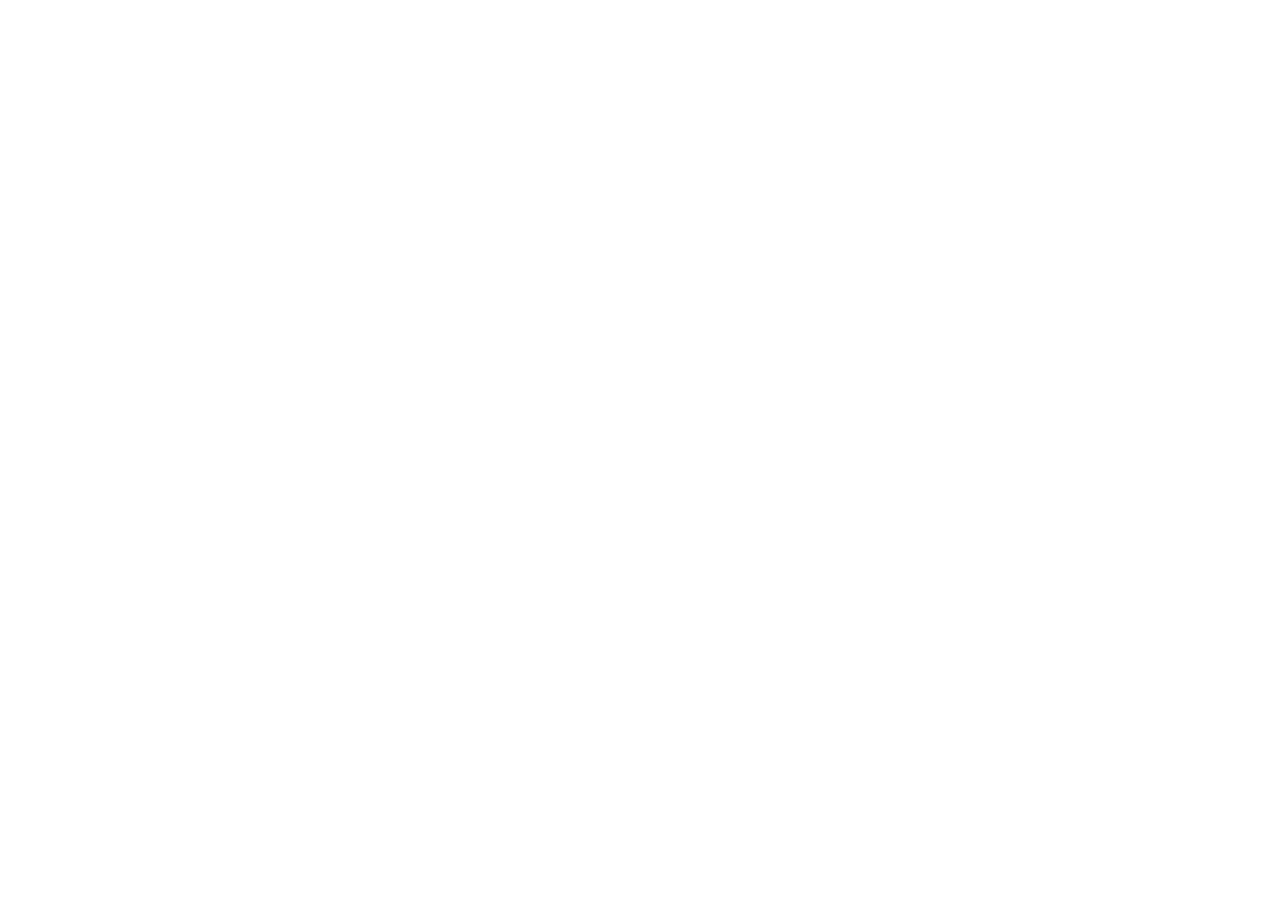
==== index.html @ 9f8a1754 "Imporved main branch" ====
<!DOCTYPE html>
<html lang="en">

<head>
    <meta charset="UTF-8">
    <meta name="viewport" content="width=device-width, initial-scale=1.0">
    <title>опитування</title>
    <link rel="stylesheet" href="./css/reset.css">
    <link rel="stylesheet" href="./css/normalize.css">
    <link rel="stylesheet" href="./css/styles.css">
</head>

<body>
    <main>
    </main>
</body>

<script src="script.js"></script>

</html>
---- css/styles.css ----
:root {
    --bg-primary:#F13C6E;
    --bg-secondary:#EFEFEF;
    --container-size: 1110px;
    --basic-space: 1rem;
}


html {
    font-family: "Roboto" , sans-serif;
    color: #000000;
}

.flex {
    display: flex;
}

.items-center{
    align-items: center;
}

ul {
    list-style: none;
}

li a {
    text-decoration: none;
}

.container {
    box-sizing: border-box;
    font-size: 16px;
    width: 100%;
    padding-left: 16px;
    padding-right: 16px;
    max-width: calc(var(--container-size) + var(--basic-space) * 2);
    padding-left: var(--basic-space);
    padding-right: var(--basic-space);
    margin-left: auto;
    margin-right: auto;
    position: relative;
}

.main-screen {
    background-color: var(--bg-secondary);
    padding-top: 17px;
    padding-bottom: 16px;
}

.menu-link {
    color: #333333;
    font-size: 14px;
}


.menu-two-link {
    color: #000000;
    font-size: 16px;
}

.menu {
    display: flex;
    justify-content: center;
    gap: 30px;
}

@media (max-width: 420px) {
    .menu {
    display: grid;
    grid-template-columns: repeat(6, 1fr); 
    gap: 20px; 
    justify-content: center;
    padding: 0;
    }

.menu-item:nth-child(-n+2) {
    grid-column: span 3;
}

.menu-item:nth-child(n+3) {
    grid-column: span 2;
}

.menu-item {
    text-align: center;
}

.fw-px {
    font-size: 13px;
}
}

img {
    display: block;
    max-width: 100%;
}

.logo-and-beauty {
    display: flex;
    gap: 20px;
    align-items: center;
}

@media (max-width: 420px) {
    .logo-and-beauty {
        justify-content: center;
    }
}

.logo {
    max-width: 80px;
    min-height: 80px;
}

.beauty {
    font-weight: 700;
    font-size: 36px;
    color: var(--bg-primary);
}

.top-menu {
    margin-top: 20px;
    margin-bottom: 20px;
    display: flex;
    justify-content: space-between;
}

@media (max-width: 420px) {
    .top-menu {
        flex-direction: column;
        gap: 30px;
    }
}

.main-screen-two {
    margin-top: 30px;
    margin-bottom: 30px;
}

.menu-two {
    display: flex;
    justify-content: center;
}

@media (max-width: 420px) {
    .menu-two {
    display: grid;
    grid-template-columns: repeat(3, 1fr); 
    gap: 20px; 
    justify-content: center;
    padding: 0;
    }
}

.menu-item-two + .menu-item-two {
    margin-left: 40px;
}

@media (max-width: 420px) {
    .menu-item-two + .menu-item-two {
    margin-left: 10px;
    }

    .m-sixty {
        margin-left: -60px;
    }
    .m-ts {
        margin-left: -26px;
    }
    .m-ot {
        margin-left: -12px;
    }

    .menu-item-two {
        text-align: center;
    }

    .menu-two-link {
        font-size: 15px;
    }
}

.sale {
    width: 100%;
    background-image: url('../Group.png');
    padding-block: 190px;
}

@media (max-width: 1440px) {
    .sale {
        width: 100%;
        background-image: url('../Group.png');
        background-size: cover;
        background-position: center;
        padding-block: 174px;
    }
}

@media (max-width: 1024px) {
    .sale {
        width: 100%;
        background-image: url('../Group.png');
        background-size: cover;
        background-position: center;
        padding-block: 90px;
    }
}

@media (max-width: 768px) {
    .sale {
        width: 100%;
        background-image: url('../Group.png');
        background-size: cover;
        background-position: center;
        padding-block: 50px;
    }
}

@media (max-width: 420px) {
    .sale {
        width: 100%;
        background-image: url('../Group.png');
        background-size: cover;
        background-position: center;
        padding-block: 14px;
    }
}

.sale-bg-image {
    width: 100%; 
}

.super-chair {
    font-weight: 700;
    font-size: 48px;
    color: #FFFFFF;
    margin-bottom: 50px;
}

@media (max-width: 768px) {
    .super-chair {
    font-weight: 600;
    font-size: 37px;
    }
}

@media (max-width: 420px) {
    .super-chair {
    font-weight: 600;
    font-size: 28px;
    margin-bottom: 34px;
    }
}

.t-sales {
    max-width: 308px;
    font-weight: 400;
    font-size: 14px;
    color: #FFFFFF;
    margin-bottom: 50px;
}

@media (max-width: 768px) {
    .t-sales {
        font-size: 12px;
        max-width: 240px;
        margin-bottom: 40px;
    }
}

@media (max-width: 420px) {
    .t-sales {
        font-size: 12px;
        max-width: 154px;
        margin-bottom: 34px;
    }
}

.more-btn {
    min-width: 170px;
    color: #FFFFFF;
    border-radius: 40px;
    background-color: var(--bg-primary);
    border: 2px solid;
    border-color: #FFFFFF;
    font-size: 14px;
    padding-left: 15px;
    padding-right: 15px;
    padding-top: 12px;
    padding-bottom: 12px;
}

@media (max-width: 768px) {
    .more-btn {
        background: transparent;
    }
}

@media (max-width: 768px) {
    .more-btn {
        font-size: 12px;
        padding: 10px 12px;
        min-width: 140px;
    }
}

.special-offers {
    padding-top: 80px;
    background-color: var(--bg-secondary);
    padding-bottom: 100px;
}

.s-offer {
  font-weight: 700;
  font-size: 24px;
  color: #000000;
  max-width: 319px;
}

.card-container {
    margin-top: 38px;
    display: flex;
    gap: 30px;
}

@media (max-width: 768px) {
    .card-container {
        padding: 0 20px;
        display: grid;
        grid-template-columns: repeat(2, 1fr);
        gap: 30px;
    }
}

@media (max-width: 420px) {
    .card-container {
        padding: 0;
        display: flex;
        flex-direction: column;
        align-items: center;
        gap: 25px;
    }
}

.chair-card {
    width: 100%;
    background: #FFFFFF;
    max-width: 255px;
    text-align: center;
    padding: 25px 30px;
}

.chair-card img {
    display: block;
    max-width: 125px;
    margin-bottom: 20px;
    margin-right: auto;
    margin-left: auto;
}

.title {
    font-weight: 400;
    font-size: 14px;
}

.price {
    margin-top: 20px;
    font-weight: 500;
    font-size: 21px;
    margin-bottom: 20px;
}

.buy-button {
  background: var(--bg-primary);
  color: white;
  border: none;
  font-weight: 400;
  font-size: 14px;
  padding: 9px 39px;
  border-radius: 30px;
}

.double-card-container {
    margin-top: 100px;
    display: flex;
    gap: 30px;
    margin-bottom: 99px;
}

@media (max-width: 768px) {
    .double-card-container {
        flex-direction: column;
        align-items: center;
    }
}

@media (max-width: 420px) {
    .double-card-container {
        gap: 25px;
    }

    .mail-card, .truck-card {
        flex-direction: column;
        width: 100%;  
        padding: 30px 20px;  
        align-items: center;   
        text-align: center;     
        box-sizing: border-box; 
    }
}



.mail-card {
    background-color: var(--bg-primary);
    max-width: 540px;
    display: flex;
    padding: 35px 40px 35px 40px;
}

.mail-text {
    color: #FFFFFF;
}

.bonus {
    margin-bottom: 25px;
    font-weight: 500;
    font-size: 18px;
    max-width: 250px;
} 

.giveaway {
    font-weight: 400;
    font-size: 14px;
    max-width: 231px;
}

.enter-email {
    max-width: 225px;
    border: none;
    margin-top: 25px;
    color: #C4C4C4;
    border-radius: 30px;
    padding: 9px 25px;
    font-size: 14px;
    font-weight: 400;
}

.mail-img {
    margin-top: auto;
    margin-bottom: auto;
    margin-left: 65px;
}

@media (max-width: 420px) {
    .mail-img {
        margin-left: 0px;
        margin-top: 24px;
    }
}

.enter {
    margin-bottom: 25px;
    font-weight: 500;
    font-size: 18px;
    max-width: 250px;
}

.shops {
    font-weight: 400;
    font-size: 14px;
    max-width: 141px;
}

@media (max-width: 420px) {
    .shops {
        margin-left: 5px;
        max-width: 160px;
    }
}

.map-button {
    margin-top: 25px;
    color: #FFFFFF;
    font-weight: 400;
    font-size: 14px;
    border: 2px solid;
    border-color: #FFFFFF;
    background-color:transparent;
    border-radius: 30px;
    border-width: 3px;
    padding: 9px 29px;
    box-shadow: none;
}

.truck-card {
    background-color: var(--bg-primary);
    max-width: 540px;
    display: flex;
    padding: 35px 40px;
}

.truck-img {
    margin-top: auto;
    margin-bottom: auto;
    margin-left: 90px;
}

@media (max-width: 420px) {
    .truck-img {
        margin-left: 14px;
        margin-top: 24px;
    }
}

.impuls-section {
    background-color: #FFFFFF;
    display: flex;
    flex-wrap: wrap;
    justify-content: center;
}

.impuls-container {
    display: block;
    max-width: 149px;
    border: 1px solid;
    border-color: #EFEFEF;
    padding-top: 35px;
    padding-bottom: 35px;
    padding-left: 60px;
    padding-right: 65.5px;
}

@media (max-width: 1024px) {
    .impuls-container {
    padding: 20px 44px;
    }
}

@media (max-width: 768px) {
    .impuls-container {
    padding: 30px 102px;
    }
}

@media (max-width: 420px) {
    .impuls-container {
    padding: 30px 104px;
    }
}

.popular {
    margin-top: 60px;
    font-weight: 500;
    font-size: 16px;
    color: #000000;
    max-width: 99px;
    margin-bottom: 30px;
}

.special-categories {
    margin-bottom: 60px;
}

.footer-menu {
    display: flex;
    justify-content: center;
}

@media (max-width: 420px) {
    .footer-menu {
        display: grid;
        grid-template-columns: repeat(2, 1fr);
        margin: 0 auto;
        
    }
}

.menu-column {
    box-sizing: border-box;
    margin-right: 30px;
    flex-grow: 1;
}

.menu-column + .menu-column {
    margin-right: 30px;
}

.menu-column li {
    color: #828282
}

.popular-item {
    margin-top: 25px;
    font-weight: 400;
    font-size: 12px;
    max-width: 82px;
    line-height: 28px;
}

.icons-and-cell {
    margin-top: 37px;
    margin-bottom: 38px;
    display: flex;
    justify-content: space-between;
}

@media (max-width: 420px) {
    .icons-and-cell {
        flex-direction: column-reverse;
        gap: 30px;
    }
}

.icons {
    display: flex;
    gap: 20px;
    justify-content: center;
}

.cell-and-btn {
    display: flex;
    align-items: center;
}

.cell-and-btn a {
    color: #000000;
    text-decoration: none;
    margin-right: 40px;
}

.cell {
    font-weight: 400;
    font-size: 16px;
    color: #000000;
}

@media (max-width: 420px) {
    .cell {
        font-size: 14px;
    }
}

.call-btn {
    min-width: 170px;
    background-color: white;
    font-weight: 400;
    font-size: 14px;
    border-radius: 40px;
    border: 2px solid;
    border-color: var(--bg-primary);
    text-align: center;
    padding-left: 15px;
    padding-right: 15px;
    padding-top: 12px;
    padding-bottom: 12px;
}

.rights-footer {
    background-color: var(--bg-secondary);
    padding-top: 25px;
    padding-bottom: 25px;
}

.best-shop {
    font-size: 12px;
    color: #828282;
    max-width: 584px;
}

.policy {
    font-size: 12px;
    color: #828282;
    max-width: 181px;
}

.flex-justify {
    display: flex;
    justify-content: space-between;
}

@media (max-width: 768px) {
    .flex-justify {
        flex-direction: column;
        gap: 20px;
    }
}

.icons-circle {
    border: 2px solid var(--bg-primary);
    width: 45px; 
    height: 45px;
    border-radius: 50%;
    display: flex;
    align-items: center;
    justify-content: center;
}
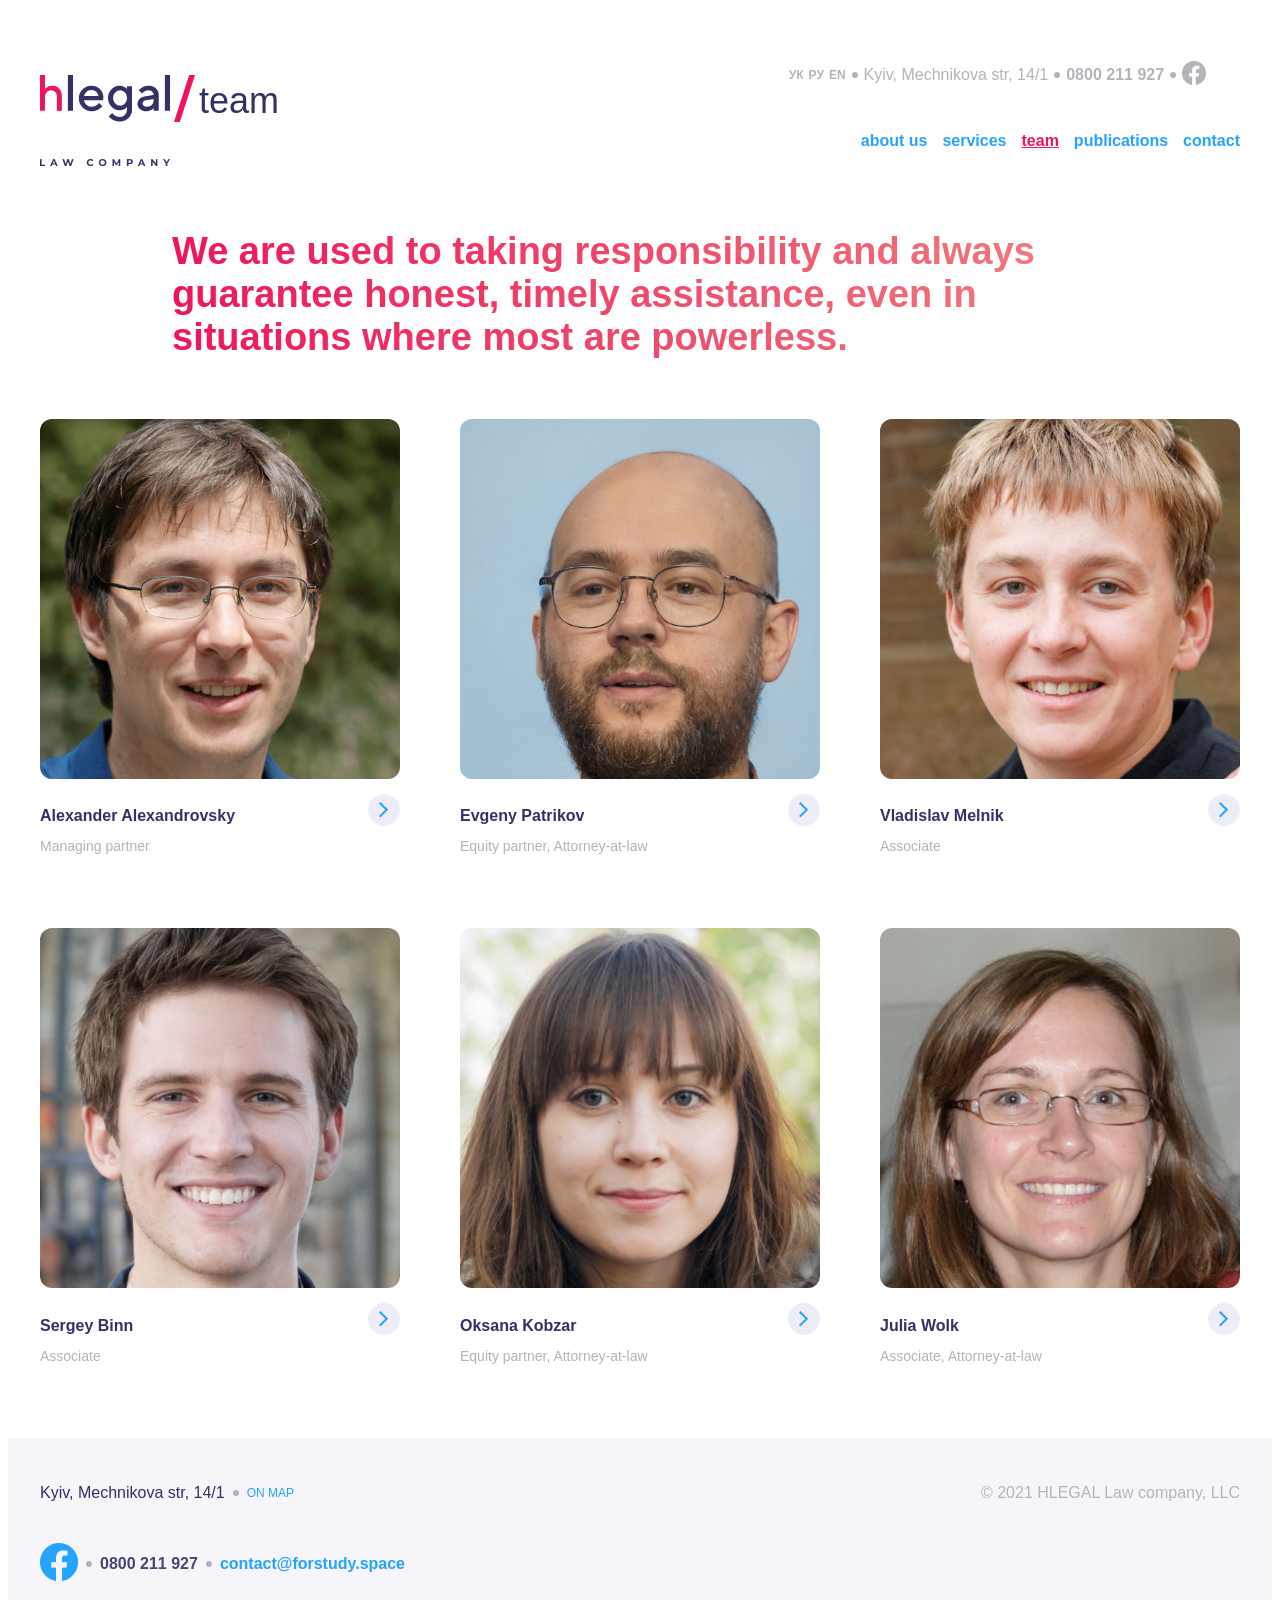
==== commit b127854d: "completed HW12" ====
--- a/index.html
+++ b/index.html
@@ -4,17 +4,324 @@
 <head>
     <meta charset="UTF-8">
     <meta name="viewport" content="width=device-width, initial-scale=1.0">
-    <title>опитування</title>
+    <title>Team Page</title>
     <link rel="stylesheet" href="./css/reset.css">
     <link rel="stylesheet" href="./css/normalize.css">
     <link rel="stylesheet" href="./css/styles.css">
 </head>
 
+<header>
+    <div class="logo-and-menu container">
+        <div class="full-logo">
+            <div class="hlegal">
+                <div>
+                    <img src="./images/hlegal.png" alt="hlegal">
+                </div>
+                <div>
+                    <img src="./images/Slash.png" alt="slash">
+                </div>
+                <div>
+                    <h2>team</h2>
+                </div>
+            </div>
+            <div>
+                <img src="./images/LAW COMPANY.png" alt="law-company">
+            </div>
+        </div>
+        <div class="main-menu">
+            <div class="lang-tel-menu">
+                <div class="lang-selector">
+                    <span>УК</span>
+                    <span>РУ</span>
+                    <span>EN</span>
+                </div>
+                <div class="dot">
+                </div>
+                <div class="location">
+                    <p>Kyiv, Mechnikova str, 14/1</p>
+                </div>
+                <div class="dot">
+                    <p></p>
+                </div>
+                <div>
+                    <a class="cell" href="tel:+0800 211 927">0800 211 927</a>
+                </div>
+                <div class="dot">
+                </div>
+                <div class="facebook-img">
+                    <img src="./images/Facebook-Header.png" alt="facebook-logo">
+                </div>
+            </div>
+            <div class="nav">
+                <ul class="nav-menu">
+                    <li><a href="#" class="menu-item">about us</a></li>
+                    <li><a href="#" class="menu-item">services</a></li>
+                    <li><a href="#" class="team-item">team</a></li>
+                    <li><a href="#" class="menu-item">publications</a></li>
+                    <li><a href="#" class="menu-item">contact</a></li>
+                </ul>
+            </div>
+        </div>
+    </div>
+
+
+    <div class="logo-and-menu-two container">
+
+        <div class="lang-tel-menu">
+            <div class="lang-selector">
+                <span>УК</span>
+                <span>РУ</span>
+                <span>EN</span>
+            </div>
+            <div class="dot">
+            </div>
+            <div class="location">
+                <p>Kyiv, Mechnikova str, 14/1</p>
+            </div>
+            <div class="dot">
+                <p></p>
+            </div>
+            <div>
+                <a class="cell" href="tel:+0800 211 927">0800 211 927</a>
+            </div>
+            <div class="dot">
+            </div>
+            <div class="facebook-img">
+                <img src="./images/Facebook-Header.png" alt="facebook-logo">
+            </div>
+        </div>
+
+        <div class="full-logo">
+            <div class="hlegal">
+                <div>
+                    <img src="./images/hlegal.png" alt="hlegal">
+                </div>
+                <div>
+                    <img src="./images/Slash.png" alt="slash">
+                </div>
+                <div>
+                    <h2>team</h2>
+                </div>
+            </div>
+            <div>
+                <img src="./images/LAW COMPANY.png" alt="law-company">
+            </div>
+        </div>
+
+        <div class="nav">
+            <ul class="nav-menu">
+                <li><a href="#" class="menu-item">about us</a></li>
+                <li><a href="#" class="menu-item">services</a></li>
+                <li><a href="#" class="team-item">team</a></li>
+                <li><a href="#" class="menu-item">publications</a></li>
+                <li><a href="#" class="menu-item">contact</a></li>
+            </ul>
+        </div>
+    </div>
+
+
+    <div class="logo-and-menu-three">
+        <div class="third-menu-bg">
+            <div class="lang-tel-menu container ">
+
+                <div class="lang-selector">
+                    <span>УК</span>
+                    <span>РУ</span>
+                    <span>EN</span>
+                </div>
+
+                <div>
+                    <a class="cell" href="tel:+0800 211 927">0800 211 927</a>
+                </div>
+
+            </div>
+        </div>
+
+
+        <div class="full-logo container ">
+            <div class="hlegal">
+                <div>
+                    <img src="./images/hlegal.png" alt="hlegal">
+                </div>
+                <div>
+                    <img src="./images/Slash.png" alt="slash">
+                </div>
+                <div>
+                    <h2>team</h2>
+                </div>
+            </div>
+            <div>
+                <img src="./images/LAW COMPANY.png" alt="law-company">
+            </div>
+        </div>
+
+        <div class="nav container">
+            <ul class="nav-menu">
+                <li><a href="#" class="menu-item">about us</a></li>
+                <li><a href="#" class="menu-item">services</a></li>
+                <li><a href="#" class="team-item">team</a></li>
+                <li><a href="#" class="menu-item">publications</a></li>
+                <li><a href="#" class="menu-item">contact</a></li>
+            </ul>
+        </div>
+    </div>
+
+</header>
+
 <body>
     <main>
+        <div class="container opening-text ">
+            <h1>We are used to taking responsibility and always guarantee honest, timely assistance, even in situations
+                where most are powerless.</h1>
+        </div>
+        <div class="team-grid container">
+            <div class="profile-card">
+                <div class="selfie-img">
+                    <img src="./images/Team-1.svg">
+                </div>
+                <div class="info-and-btn">
+                    <div class="info">
+                        <h2 class="name">Alexander Alexandrovsky</h2>
+                        <p class="job">Managing partner</p>
+                    </div>
+                    <div>
+                        <button type="button" class="arrow-btn">
+                            <img src="./images/Vector.png" class="default" alt="arrow">
+                            <img src="./images/Vector2.png" class="hover-img" alt="arrow">
+                        </button>
+                    </div>
+                </div>
+            </div>
+
+            <div class="profile-card">
+                <div class="selfie-img">
+                    <img src="./images/Team-2.jpg">
+                </div>
+                <div class="info-and-btn">
+                    <div class="info">
+                        <h2 class="name">Evgeny Patrikov</h2>
+                        <p class="job">Equity partner, Attorney-at-law</p>
+                    </div>
+                    <div>
+                        <button type="button" class="arrow-btn">
+                            <img src="./images/Vector.png" class="default" alt="arrow">
+                            <img src="./images/Vector2.png" class="hover-img" alt="arrow">
+                        </button>
+                    </div>
+                </div>
+            </div>
+            <div class="profile-card">
+                <div class="selfie-img">
+                    <img src="./images/Team-3.jpg">
+                </div>
+                <div class="info-and-btn">
+                    <div class="info">
+                        <h2 class="name">Vladislav Melnik</h2>
+                        <p class="job">Associate</p>
+                    </div>
+                    <div>
+                        <button type="button" class="arrow-btn">
+                            <img src="./images/Vector.png" class="default" alt="arrow">
+                            <img src="./images/Vector2.png" class="hover-img" alt="arrow">
+                        </button>
+                    </div>
+                </div>
+            </div>
+            <div class="profile-card">
+                <div class="selfie-img">
+                    <img src="./images/Team-4.jpg">
+                </div>
+                <div class="info-and-btn">
+                    <div class="info">
+                        <h2 class="name">Sergey Binn</h2>
+                        <p class="job">Associate</p>
+                    </div>
+                    <div>
+                        <button type="button" class="arrow-btn">
+                            <img src="./images/Vector.png" class="default" alt="arrow">
+                            <img src="./images/Vector2.png" class="hover-img" alt="arrow">
+                        </button>
+                    </div>
+                </div>
+            </div>
+            <div class="profile-card">
+                <div class="selfie-img">
+                    <img src="./images/Team-5.jpg">
+                </div>
+                <div class="info-and-btn">
+                    <div class="info">
+                        <h2 class="name">Oksana Kobzar</h2>
+                        <p class="job">Equity partner, Attorney-at-law</p>
+                    </div>
+                    <div>
+                        <button type="button" class="arrow-btn">
+                            <img src="./images/Vector.png" class="default" alt="arrow">
+                            <img src="./images/Vector2.png" class="hover-img" alt="arrow">
+                        </button>
+                    </div>
+                </div>
+            </div>
+            <div class="profile-card">
+                <div class="selfie-img">
+                    <img src="./images/Team-6.jpg">
+                </div>
+                <div class="info-and-btn">
+                    <div class="info">
+                        <h2 class="name">Julia Wolk</h2>
+                        <p class="job">Associate, Attorney-at-law</p>
+                    </div>
+                    <div>
+                        <button type="button" class="arrow-btn">
+                            <img src="./images/Vector.png" class="default" alt="arrow">
+                            <img src="./images/Vector2.png" class="hover-img" alt="arrow">
+                        </button>
+                    </div>
+                </div>
+            </div>
+        </div>
     </main>
 </body>
 
+<footer>
+    <div class="footer">
+        <div class="container footer-flex">
+            <div class="left-footer">
+                <div class="location-map">
+                    <div class="location-two">
+                        <p>Kyiv, Mechnikova str, 14/1</p>
+                    </div>
+                    <div class="dot">
+                        <p></p>
+                    </div>
+                    <div class="map">
+                        <p>ON MAP</p>
+                    </div>
+                </div>
+                <div class="facebook-tel flex">
+                    <div class="blue-facebook">
+                        <img src="./images/Facebook-Footer.png">
+                    </div>
+                    <div class="dot">
+                        <p></p>
+                    </div>
+                    <div>
+                        <a class="cell-two" href="tel:+0800 211 927">0800 211 927</a>
+                    </div>
+                    <div class="dot">
+                        <p></p>
+                    </div>
+                    <div class="contact-space">
+                        <p>contact@forstudy.space</p>
+                    </div>
+                </div>
+            </div>
+            <div class="right-footer">
+                <p>© 2021 HLEGAL Law company, LLC</p>
+            </div>
+        </div>
+    </div>
+</footer>
+
 <script src="script.js"></script>
 
 </html>
--- a/css/styles.css
+++ b/css/styles.css
@@ -1,16 +1,3 @@
-:root {
-    --bg-primary:#F13C6E;
-    --bg-secondary:#EFEFEF;
-    --container-size: 1110px;
-    --basic-space: 1rem;
-}
-
-
-html {
-    font-family: "Roboto" , sans-serif;
-    color: #000000;
-}
-
 .flex {
     display: flex;
 }
@@ -25,6 +12,21 @@
 
 li a {
     text-decoration: none;
+}
+
+:root {
+    --background:#F5F5FA;
+    --primary-color:#323264;
+    --secondary-color:#F0145A;
+    --secondary-text:#B3B3BA;
+    --blue-text:#24A3FF;
+    --container-size: 1600px;
+    --basic-space: 2rem;
+}
+
+html {
+    font-family:  "Montserrat" , sans-serif;
+    color:#323264;
 }
 
 .container {
@@ -41,657 +43,364 @@
     position: relative;
 }
 
-.main-screen {
-    background-color: var(--bg-secondary);
-    padding-top: 17px;
-    padding-bottom: 16px;
-}
-
-.menu-link {
-    color: #333333;
+.logo-and-menu {
+    margin-top: 50px;
+    display: flex;
+    justify-content: space-between;
+    margin-bottom: 60px;
+}
+.logo-and-menu-two {
+    display: flex;
+    display: none;
+}
+
+.hlegal {
+    display: flex;
+    gap: 4px;
+    align-items: center;
+}
+
+.hlegal h2 {
+    font-weight: 400;
+    font-size: 36px;
+}
+
+.full-logo {
+    display: flex;
+    flex-direction: column;
+}
+
+.main-menu {
+    display: flex;
+    flex-direction: column;
+    gap: 16px;
+}
+
+.lang-tel-menu {
+    color: var(--secondary-text);
+    display: flex;
+    align-items: center;
+    gap: 6px;
+}
+
+.lang-selector {
+    display: flex;
+    gap: 5px;
+    font-weight: 700;
+    font-size: 12px;
+}
+
+.radio{
+    display: inline-block;
+    width: 25px;
+    height: 20px;
+}
+.custom-r input[type="radio"], .custom-r input[type="checkbox"] {
+    position: absolute;
+    opacity: 0; 
+}
+
+.dot {
+    background-color: var(--secondary-text);
+    border-radius: 50%;
+    width: 6px;
+    height: 6px;
+}
+.location {
+    font-size: 16px;
+}
+
+.cell {
+    font-size: 16px;
+    font-weight: 700;
+    text-decoration: none;
+    color: var(--secondary-text);
+}
+
+.nav-menu {
+    margin-left: 32px;
+    display: flex;
+    gap: 15px;
+}
+
+.menu-item {
+    color: var(--blue-text);
+    font-size: 16px;
+    font-weight: 700;
+}
+
+.team-item {
+    color: var(--secondary-color);
+    text-decoration: underline;
+    font-weight: 700;
+}
+
+.opening-text {
+    max-width: 1360px;
+    margin-right: auto;
+    margin-left: auto;
+    margin-bottom: 60px;
+}
+
+.selfie-img {
+    max-width: 490px;
+    border-radius: 12px;
+    overflow: hidden;
+}
+.selfie-img img {
+    display: block;
+    object-fit: cover;
+    width: 100%;
+    height: 100%;
+}
+
+.team-grid {
+    display: grid;
+    grid-template-columns: repeat(3, 1fr);
+    gap: 60px;
+}
+
+.profile-card {
+    max-width: 490px;
+}
+
+.opening-text h1 {
+    font-weight: 700;
+    font-size: 38px;
+    background-image: linear-gradient(to right, #F0145A, #EF8080);
+    -webkit-background-clip: text;
+    background-clip: text;
+    -webkit-text-fill-color: transparent;
+}
+
+.info-and-btn {
+    margin-top: 15px;
+    display: flex;
+    justify-content: space-between;
+}
+
+.name {
+    font-weight: 700;
+    font-size: 16px;
+}
+.name:hover {
+    color: var(--secondary-color);
+}
+
+.job {
+    margin-top: 5px;
     font-size: 14px;
-}
-
-
-.menu-two-link {
-    color: #000000;
-    font-size: 16px;
-}
-
-.menu {
+    color: var(--secondary-text);
+}
+
+.arrow-btn {
+    background-color: #EDEDF7;
+    border: none;
+    border-radius: 50%;
+    width: 32px;
+    height: 32px;
+    cursor: pointer;
     display: flex;
     justify-content: center;
+    align-items: center;
+}
+
+.arrow-btn .hover-img {
+    display: none;
+}
+.arrow-btn:hover .default {
+    display: none;
+}
+.arrow-btn:hover .hover-img {
+    display: block;
+}
+
+.footer {
+    margin-top: 60px;
+    background-color: #F5F5FA;
+    padding-top: 30px;
+    padding-bottom: 30px;
+}
+
+.location-map {
+    display: flex;
+    align-items: center;
+    gap: 8px;
+}
+.map {
+    font-style: 700px;
+    font-size: 12px;
+    color: var(--blue-text);
+}
+
+.blue-facebook {
+    max-width: 38px;
+    max-width: 38px;
+}
+
+.left-footer {
+    display: flex;
+    flex-direction: column;
+    gap: 21px;
+}
+.facebook-tel {
+    align-items: center;
+    gap: 8px;
+}
+.cell-two {
+    color: #46466E;
+    font-weight: 700;
+    text-decoration: none;
+}
+.contact-space {
+    font-weight: 700;
+    color: var(--blue-text);
+}
+.footer-flex {
+    display: flex;
+    justify-content: space-between;
+}
+.right-footer {
+    color: var(--secondary-text);
+}
+
+.logo-and-menu-three {
+    display: none;
+}
+
+@media (max-width: 1440px) {
+    :root {
+    --container-size: 1320px;
+    }
+    .opening-text {
+        max-width: 1000px;
+    }
+    .profile-card {
+    max-width: 400px;
+    }
+}
+
+@media (max-width: 1024px) {
+    :root {
+    --container-size: 904px;
+    }
+    .opening-text {
+        max-width: 664px;
+    }
+    .profile-card {
+    max-width: 261px;
+    }
+}
+
+@media (max-width: 910px) {
+    :root {
+    --container-size: 860px;
+    }
+    .opening-text {
+        max-width: 664px;
+    }
+    .profile-card {
+    max-width: 490px;
+    }
+    .team-grid {
+    grid-template-columns: repeat(2, 1fr);
+    }
+}
+
+@media (max-width: 768px) {
+    :root {
+    --container-size: 904px;
+    }
+    .opening-text {
+        max-width: 648px;
+    }
+    .profile-card {
+    max-width: 294px;
+    }
+    .footer-flex {
+    flex-direction: column;
+    align-items: center;
     gap: 30px;
-}
-
-@media (max-width: 420px) {
-    .menu {
-    display: grid;
-    grid-template-columns: repeat(6, 1fr); 
-    gap: 20px; 
-    justify-content: center;
-    padding: 0;
-    }
-
-.menu-item:nth-child(-n+2) {
-    grid-column: span 3;
-}
-
-.menu-item:nth-child(n+3) {
-    grid-column: span 2;
-}
-
-.menu-item {
-    text-align: center;
-}
-
-.fw-px {
-    font-size: 13px;
-}
-}
-
-img {
+    }
+    .logo-and-menu {
+    display: none;
+    }
+    .logo-and-menu-two {
+    margin-top: 50px;
     display: block;
-    max-width: 100%;
-}
-
-.logo-and-beauty {
-    display: flex;
-    gap: 20px;
-    align-items: center;
-}
-
-@media (max-width: 420px) {
-    .logo-and-beauty {
-        justify-content: center;
-    }
-}
-
-.logo {
-    max-width: 80px;
-    min-height: 80px;
-}
-
-.beauty {
-    font-weight: 700;
-    font-size: 36px;
-    color: var(--bg-primary);
-}
-
-.top-menu {
-    margin-top: 20px;
-    margin-bottom: 20px;
-    display: flex;
-    justify-content: space-between;
-}
-
-@media (max-width: 420px) {
-    .top-menu {
+    margin-bottom: 60px;
+    }
+    .lang-tel-menu {
+        margin-bottom: 30px;
+    }
+    .nav-menu {
+        margin-left: 0;
+        margin-top: 30px;
+    }
+}
+@media (max-width: 545px) {
+    .opening-text {
+        max-width: 420px;
+    }
+    .opening-text h1 {
+        font-size: 34px;
+    }
+    .profile-card {
+    max-width: 450px;
+    }
+    .team-grid {
+    grid-template-columns: repeat(1, 1fr);
+    }
+}
+
+@media (max-width: 495px) {
+    .opening-text h1 {
+        font-size: 32px;
+    }
+    .dot {
+        display: none;
+    }
+    .location-map {
         flex-direction: column;
-        gap: 30px;
-    }
-}
-
-.main-screen-two {
-    margin-top: 30px;
-    margin-bottom: 30px;
-}
-
-.menu-two {
-    display: flex;
-    justify-content: center;
-}
-
-@media (max-width: 420px) {
-    .menu-two {
-    display: grid;
-    grid-template-columns: repeat(3, 1fr); 
-    gap: 20px; 
-    justify-content: center;
-    padding: 0;
-    }
-}
-
-.menu-item-two + .menu-item-two {
-    margin-left: 40px;
-}
-
-@media (max-width: 420px) {
-    .menu-item-two + .menu-item-two {
-    margin-left: 10px;
-    }
-
-    .m-sixty {
-        margin-left: -60px;
-    }
-    .m-ts {
-        margin-left: -26px;
-    }
-    .m-ot {
-        margin-left: -12px;
-    }
-
-    .menu-item-two {
-        text-align: center;
-    }
-
-    .menu-two-link {
-        font-size: 15px;
-    }
-}
-
-.sale {
-    width: 100%;
-    background-image: url('../Group.png');
-    padding-block: 190px;
-}
-
-@media (max-width: 1440px) {
-    .sale {
-        width: 100%;
-        background-image: url('../Group.png');
-        background-size: cover;
-        background-position: center;
-        padding-block: 174px;
-    }
-}
-
-@media (max-width: 1024px) {
-    .sale {
-        width: 100%;
-        background-image: url('../Group.png');
-        background-size: cover;
-        background-position: center;
-        padding-block: 90px;
-    }
-}
-
-@media (max-width: 768px) {
-    .sale {
-        width: 100%;
-        background-image: url('../Group.png');
-        background-size: cover;
-        background-position: center;
-        padding-block: 50px;
-    }
-}
-
-@media (max-width: 420px) {
-    .sale {
-        width: 100%;
-        background-image: url('../Group.png');
-        background-size: cover;
-        background-position: center;
-        padding-block: 14px;
-    }
-}
-
-.sale-bg-image {
-    width: 100%; 
-}
-
-.super-chair {
-    font-weight: 700;
-    font-size: 48px;
-    color: #FFFFFF;
-    margin-bottom: 50px;
-}
-
-@media (max-width: 768px) {
-    .super-chair {
-    font-weight: 600;
-    font-size: 37px;
-    }
-}
-
-@media (max-width: 420px) {
-    .super-chair {
-    font-weight: 600;
-    font-size: 28px;
-    margin-bottom: 34px;
-    }
-}
-
-.t-sales {
-    max-width: 308px;
-    font-weight: 400;
-    font-size: 14px;
-    color: #FFFFFF;
-    margin-bottom: 50px;
-}
-
-@media (max-width: 768px) {
-    .t-sales {
-        font-size: 12px;
-        max-width: 240px;
-        margin-bottom: 40px;
-    }
-}
-
-@media (max-width: 420px) {
-    .t-sales {
-        font-size: 12px;
-        max-width: 154px;
-        margin-bottom: 34px;
-    }
-}
-
-.more-btn {
-    min-width: 170px;
-    color: #FFFFFF;
-    border-radius: 40px;
-    background-color: var(--bg-primary);
-    border: 2px solid;
-    border-color: #FFFFFF;
-    font-size: 14px;
-    padding-left: 15px;
-    padding-right: 15px;
-    padding-top: 12px;
-    padding-bottom: 12px;
-}
-
-@media (max-width: 768px) {
-    .more-btn {
-        background: transparent;
-    }
-}
-
-@media (max-width: 768px) {
-    .more-btn {
-        font-size: 12px;
-        padding: 10px 12px;
-        min-width: 140px;
-    }
-}
-
-.special-offers {
-    padding-top: 80px;
-    background-color: var(--bg-secondary);
-    padding-bottom: 100px;
-}
-
-.s-offer {
-  font-weight: 700;
-  font-size: 24px;
-  color: #000000;
-  max-width: 319px;
-}
-
-.card-container {
-    margin-top: 38px;
-    display: flex;
-    gap: 30px;
-}
-
-@media (max-width: 768px) {
-    .card-container {
-        padding: 0 20px;
-        display: grid;
-        grid-template-columns: repeat(2, 1fr);
-        gap: 30px;
-    }
-}
-
-@media (max-width: 420px) {
-    .card-container {
-        padding: 0;
+        align-items: center;
+        gap: 10px;
+    }
+    .facebook-tel {
+        flex-direction: column;
+        align-items: center;
+        gap: 10px;
+    }
+    .logo-and-menu-two {
+        display: none;
+    }
+    .logo-and-menu-three {
+        display: block;
         display: flex;
         flex-direction: column;
-        align-items: center;
-        gap: 25px;
-    }
-}
-
-.chair-card {
-    width: 100%;
-    background: #FFFFFF;
-    max-width: 255px;
-    text-align: center;
-    padding: 25px 30px;
-}
-
-.chair-card img {
-    display: block;
-    max-width: 125px;
-    margin-bottom: 20px;
-    margin-right: auto;
-    margin-left: auto;
-}
-
-.title {
-    font-weight: 400;
-    font-size: 14px;
-}
-
-.price {
-    margin-top: 20px;
-    font-weight: 500;
-    font-size: 21px;
-    margin-bottom: 20px;
-}
-
-.buy-button {
-  background: var(--bg-primary);
-  color: white;
-  border: none;
-  font-weight: 400;
-  font-size: 14px;
-  padding: 9px 39px;
-  border-radius: 30px;
-}
-
-.double-card-container {
-    margin-top: 100px;
-    display: flex;
-    gap: 30px;
-    margin-bottom: 99px;
-}
-
-@media (max-width: 768px) {
-    .double-card-container {
-        flex-direction: column;
-        align-items: center;
-    }
-}
-
-@media (max-width: 420px) {
-    .double-card-container {
-        gap: 25px;
-    }
-
-    .mail-card, .truck-card {
-        flex-direction: column;
-        width: 100%;  
-        padding: 30px 20px;  
-        align-items: center;   
-        text-align: center;     
-        box-sizing: border-box; 
-    }
-}
-
-
-
-.mail-card {
-    background-color: var(--bg-primary);
-    max-width: 540px;
-    display: flex;
-    padding: 35px 40px 35px 40px;
-}
-
-.mail-text {
-    color: #FFFFFF;
-}
-
-.bonus {
-    margin-bottom: 25px;
-    font-weight: 500;
-    font-size: 18px;
-    max-width: 250px;
-} 
-
-.giveaway {
-    font-weight: 400;
-    font-size: 14px;
-    max-width: 231px;
-}
-
-.enter-email {
-    max-width: 225px;
-    border: none;
-    margin-top: 25px;
-    color: #C4C4C4;
-    border-radius: 30px;
-    padding: 9px 25px;
-    font-size: 14px;
-    font-weight: 400;
-}
-
-.mail-img {
-    margin-top: auto;
-    margin-bottom: auto;
-    margin-left: 65px;
-}
-
-@media (max-width: 420px) {
-    .mail-img {
-        margin-left: 0px;
-        margin-top: 24px;
-    }
-}
-
-.enter {
-    margin-bottom: 25px;
-    font-weight: 500;
-    font-size: 18px;
-    max-width: 250px;
-}
-
-.shops {
-    font-weight: 400;
-    font-size: 14px;
-    max-width: 141px;
-}
-
-@media (max-width: 420px) {
-    .shops {
-        margin-left: 5px;
-        max-width: 160px;
-    }
-}
-
-.map-button {
-    margin-top: 25px;
-    color: #FFFFFF;
-    font-weight: 400;
-    font-size: 14px;
-    border: 2px solid;
-    border-color: #FFFFFF;
-    background-color:transparent;
-    border-radius: 30px;
-    border-width: 3px;
-    padding: 9px 29px;
-    box-shadow: none;
-}
-
-.truck-card {
-    background-color: var(--bg-primary);
-    max-width: 540px;
-    display: flex;
-    padding: 35px 40px;
-}
-
-.truck-img {
-    margin-top: auto;
-    margin-bottom: auto;
-    margin-left: 90px;
-}
-
-@media (max-width: 420px) {
-    .truck-img {
-        margin-left: 14px;
-        margin-top: 24px;
-    }
-}
-
-.impuls-section {
-    background-color: #FFFFFF;
-    display: flex;
-    flex-wrap: wrap;
-    justify-content: center;
-}
-
-.impuls-container {
-    display: block;
-    max-width: 149px;
-    border: 1px solid;
-    border-color: #EFEFEF;
-    padding-top: 35px;
-    padding-bottom: 35px;
-    padding-left: 60px;
-    padding-right: 65.5px;
-}
-
-@media (max-width: 1024px) {
-    .impuls-container {
-    padding: 20px 44px;
-    }
-}
-
-@media (max-width: 768px) {
-    .impuls-container {
-    padding: 30px 102px;
-    }
-}
-
-@media (max-width: 420px) {
-    .impuls-container {
-    padding: 30px 104px;
-    }
-}
-
-.popular {
-    margin-top: 60px;
-    font-weight: 500;
-    font-size: 16px;
-    color: #000000;
-    max-width: 99px;
-    margin-bottom: 30px;
-}
-
-.special-categories {
-    margin-bottom: 60px;
-}
-
-.footer-menu {
-    display: flex;
-    justify-content: center;
-}
-
-@media (max-width: 420px) {
-    .footer-menu {
+    }
+    .lang-tel-menu {
+        justify-content: space-between;
+        margin: 0;
+        
+    }
+    .third-menu-bg {
+        background-color: #F5F5FA;
+        padding-top: 10px;
+        padding-bottom: 10px;
+        margin-bottom: 0;
+    }
+    .full-logo {
+        margin-top: 14px;
+    }
+    .nav-menu {
         display: grid;
-        grid-template-columns: repeat(2, 1fr);
-        margin: 0 auto;
-        
-    }
-}
-
-.menu-column {
-    box-sizing: border-box;
-    margin-right: 30px;
-    flex-grow: 1;
-}
-
-.menu-column + .menu-column {
-    margin-right: 30px;
-}
-
-.menu-column li {
-    color: #828282
-}
-
-.popular-item {
-    margin-top: 25px;
-    font-weight: 400;
-    font-size: 12px;
-    max-width: 82px;
-    line-height: 28px;
-}
-
-.icons-and-cell {
-    margin-top: 37px;
-    margin-bottom: 38px;
-    display: flex;
-    justify-content: space-between;
-}
-
-@media (max-width: 420px) {
-    .icons-and-cell {
-        flex-direction: column-reverse;
-        gap: 30px;
-    }
-}
-
-.icons {
-    display: flex;
-    gap: 20px;
-    justify-content: center;
-}
-
-.cell-and-btn {
-    display: flex;
-    align-items: center;
-}
-
-.cell-and-btn a {
-    color: #000000;
-    text-decoration: none;
-    margin-right: 40px;
-}
-
-.cell {
-    font-weight: 400;
-    font-size: 16px;
-    color: #000000;
-}
-
-@media (max-width: 420px) {
-    .cell {
-        font-size: 14px;
-    }
-}
-
-.call-btn {
-    min-width: 170px;
-    background-color: white;
-    font-weight: 400;
-    font-size: 14px;
-    border-radius: 40px;
-    border: 2px solid;
-    border-color: var(--bg-primary);
-    text-align: center;
-    padding-left: 15px;
-    padding-right: 15px;
-    padding-top: 12px;
-    padding-bottom: 12px;
-}
-
-.rights-footer {
-    background-color: var(--bg-secondary);
-    padding-top: 25px;
-    padding-bottom: 25px;
-}
-
-.best-shop {
-    font-size: 12px;
-    color: #828282;
-    max-width: 584px;
-}
-
-.policy {
-    font-size: 12px;
-    color: #828282;
-    max-width: 181px;
-}
-
-.flex-justify {
-    display: flex;
-    justify-content: space-between;
-}
-
-@media (max-width: 768px) {
-    .flex-justify {
-        flex-direction: column;
-        gap: 20px;
-    }
-}
-
-.icons-circle {
-    border: 2px solid var(--bg-primary);
-    width: 45px; 
-    height: 45px;
-    border-radius: 50%;
-    display: flex;
-    align-items: center;
-    justify-content: center;
+        grid-template-columns: repeat(3, 1fr);
+        gap: 16px;
+        margin-bottom: 10px;
+    }
+}
+@media (max-width: 375px) {
+    .opening-text h1 {
+        font-size: 30px;
+    }
 }
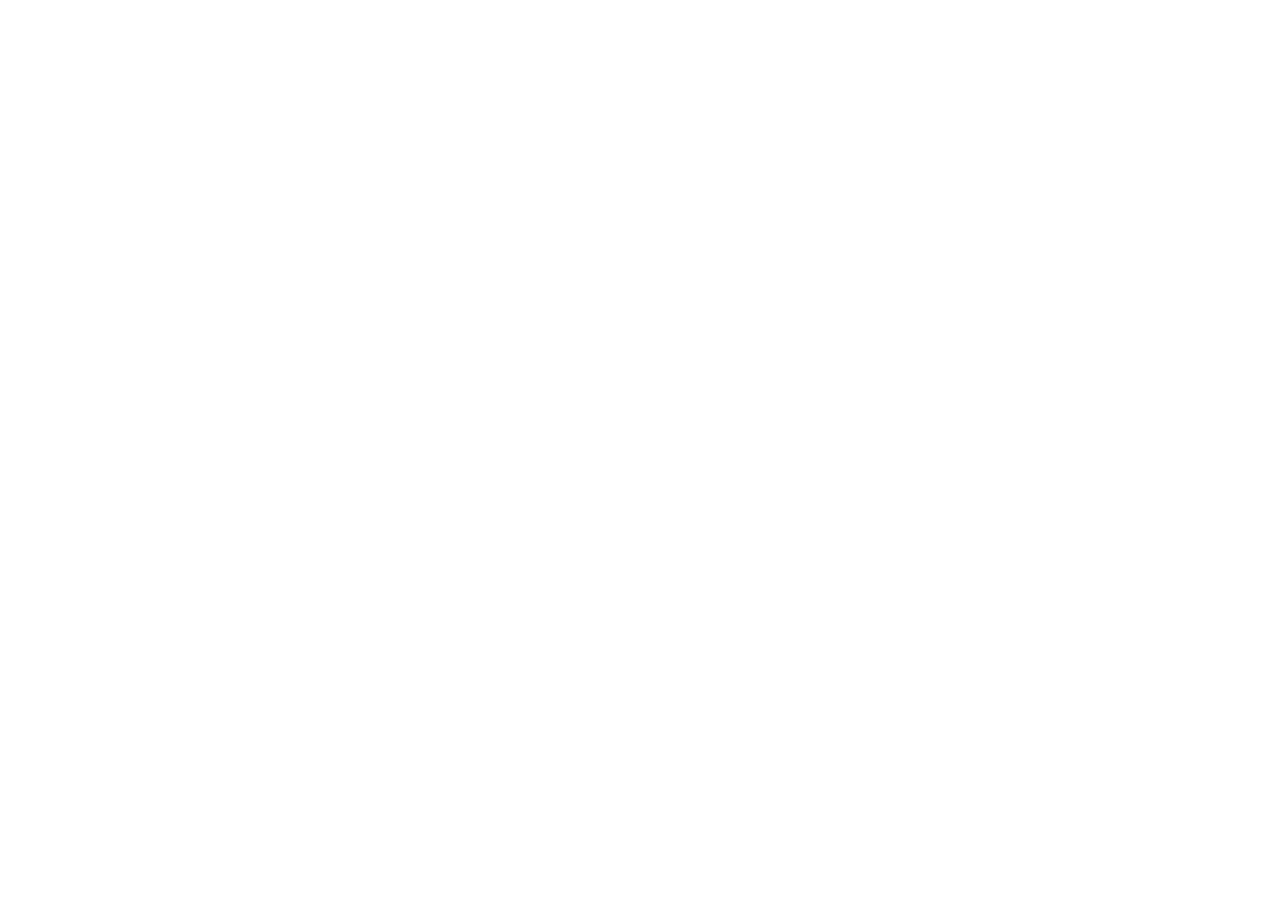
==== commit 1e8e76b1: "NEW main" ====
--- a/index.html
+++ b/index.html
@@ -4,323 +4,16 @@
 <head>
     <meta charset="UTF-8">
     <meta name="viewport" content="width=device-width, initial-scale=1.0">
-    <title>Team Page</title>
+    <title>HW</title>
     <link rel="stylesheet" href="./css/reset.css">
     <link rel="stylesheet" href="./css/normalize.css">
     <link rel="stylesheet" href="./css/styles.css">
 </head>
 
-<header>
-    <div class="logo-and-menu container">
-        <div class="full-logo">
-            <div class="hlegal">
-                <div>
-                    <img src="./images/hlegal.png" alt="hlegal">
-                </div>
-                <div>
-                    <img src="./images/Slash.png" alt="slash">
-                </div>
-                <div>
-                    <h2>team</h2>
-                </div>
-            </div>
-            <div>
-                <img src="./images/LAW COMPANY.png" alt="law-company">
-            </div>
-        </div>
-        <div class="main-menu">
-            <div class="lang-tel-menu">
-                <div class="lang-selector">
-                    <span>УК</span>
-                    <span>РУ</span>
-                    <span>EN</span>
-                </div>
-                <div class="dot">
-                </div>
-                <div class="location">
-                    <p>Kyiv, Mechnikova str, 14/1</p>
-                </div>
-                <div class="dot">
-                    <p></p>
-                </div>
-                <div>
-                    <a class="cell" href="tel:+0800 211 927">0800 211 927</a>
-                </div>
-                <div class="dot">
-                </div>
-                <div class="facebook-img">
-                    <img src="./images/Facebook-Header.png" alt="facebook-logo">
-                </div>
-            </div>
-            <div class="nav">
-                <ul class="nav-menu">
-                    <li><a href="#" class="menu-item">about us</a></li>
-                    <li><a href="#" class="menu-item">services</a></li>
-                    <li><a href="#" class="team-item">team</a></li>
-                    <li><a href="#" class="menu-item">publications</a></li>
-                    <li><a href="#" class="menu-item">contact</a></li>
-                </ul>
-            </div>
-        </div>
-    </div>
-
-
-    <div class="logo-and-menu-two container">
-
-        <div class="lang-tel-menu">
-            <div class="lang-selector">
-                <span>УК</span>
-                <span>РУ</span>
-                <span>EN</span>
-            </div>
-            <div class="dot">
-            </div>
-            <div class="location">
-                <p>Kyiv, Mechnikova str, 14/1</p>
-            </div>
-            <div class="dot">
-                <p></p>
-            </div>
-            <div>
-                <a class="cell" href="tel:+0800 211 927">0800 211 927</a>
-            </div>
-            <div class="dot">
-            </div>
-            <div class="facebook-img">
-                <img src="./images/Facebook-Header.png" alt="facebook-logo">
-            </div>
-        </div>
-
-        <div class="full-logo">
-            <div class="hlegal">
-                <div>
-                    <img src="./images/hlegal.png" alt="hlegal">
-                </div>
-                <div>
-                    <img src="./images/Slash.png" alt="slash">
-                </div>
-                <div>
-                    <h2>team</h2>
-                </div>
-            </div>
-            <div>
-                <img src="./images/LAW COMPANY.png" alt="law-company">
-            </div>
-        </div>
-
-        <div class="nav">
-            <ul class="nav-menu">
-                <li><a href="#" class="menu-item">about us</a></li>
-                <li><a href="#" class="menu-item">services</a></li>
-                <li><a href="#" class="team-item">team</a></li>
-                <li><a href="#" class="menu-item">publications</a></li>
-                <li><a href="#" class="menu-item">contact</a></li>
-            </ul>
-        </div>
-    </div>
-
-
-    <div class="logo-and-menu-three">
-        <div class="third-menu-bg">
-            <div class="lang-tel-menu container ">
-
-                <div class="lang-selector">
-                    <span>УК</span>
-                    <span>РУ</span>
-                    <span>EN</span>
-                </div>
-
-                <div>
-                    <a class="cell" href="tel:+0800 211 927">0800 211 927</a>
-                </div>
-
-            </div>
-        </div>
-
-
-        <div class="full-logo container ">
-            <div class="hlegal">
-                <div>
-                    <img src="./images/hlegal.png" alt="hlegal">
-                </div>
-                <div>
-                    <img src="./images/Slash.png" alt="slash">
-                </div>
-                <div>
-                    <h2>team</h2>
-                </div>
-            </div>
-            <div>
-                <img src="./images/LAW COMPANY.png" alt="law-company">
-            </div>
-        </div>
-
-        <div class="nav container">
-            <ul class="nav-menu">
-                <li><a href="#" class="menu-item">about us</a></li>
-                <li><a href="#" class="menu-item">services</a></li>
-                <li><a href="#" class="team-item">team</a></li>
-                <li><a href="#" class="menu-item">publications</a></li>
-                <li><a href="#" class="menu-item">contact</a></li>
-            </ul>
-        </div>
-    </div>
-
-</header>
-
 <body>
     <main>
-        <div class="container opening-text ">
-            <h1>We are used to taking responsibility and always guarantee honest, timely assistance, even in situations
-                where most are powerless.</h1>
-        </div>
-        <div class="team-grid container">
-            <div class="profile-card">
-                <div class="selfie-img">
-                    <img src="./images/Team-1.svg">
-                </div>
-                <div class="info-and-btn">
-                    <div class="info">
-                        <h2 class="name">Alexander Alexandrovsky</h2>
-                        <p class="job">Managing partner</p>
-                    </div>
-                    <div>
-                        <button type="button" class="arrow-btn">
-                            <img src="./images/Vector.png" class="default" alt="arrow">
-                            <img src="./images/Vector2.png" class="hover-img" alt="arrow">
-                        </button>
-                    </div>
-                </div>
-            </div>
-
-            <div class="profile-card">
-                <div class="selfie-img">
-                    <img src="./images/Team-2.jpg">
-                </div>
-                <div class="info-and-btn">
-                    <div class="info">
-                        <h2 class="name">Evgeny Patrikov</h2>
-                        <p class="job">Equity partner, Attorney-at-law</p>
-                    </div>
-                    <div>
-                        <button type="button" class="arrow-btn">
-                            <img src="./images/Vector.png" class="default" alt="arrow">
-                            <img src="./images/Vector2.png" class="hover-img" alt="arrow">
-                        </button>
-                    </div>
-                </div>
-            </div>
-            <div class="profile-card">
-                <div class="selfie-img">
-                    <img src="./images/Team-3.jpg">
-                </div>
-                <div class="info-and-btn">
-                    <div class="info">
-                        <h2 class="name">Vladislav Melnik</h2>
-                        <p class="job">Associate</p>
-                    </div>
-                    <div>
-                        <button type="button" class="arrow-btn">
-                            <img src="./images/Vector.png" class="default" alt="arrow">
-                            <img src="./images/Vector2.png" class="hover-img" alt="arrow">
-                        </button>
-                    </div>
-                </div>
-            </div>
-            <div class="profile-card">
-                <div class="selfie-img">
-                    <img src="./images/Team-4.jpg">
-                </div>
-                <div class="info-and-btn">
-                    <div class="info">
-                        <h2 class="name">Sergey Binn</h2>
-                        <p class="job">Associate</p>
-                    </div>
-                    <div>
-                        <button type="button" class="arrow-btn">
-                            <img src="./images/Vector.png" class="default" alt="arrow">
-                            <img src="./images/Vector2.png" class="hover-img" alt="arrow">
-                        </button>
-                    </div>
-                </div>
-            </div>
-            <div class="profile-card">
-                <div class="selfie-img">
-                    <img src="./images/Team-5.jpg">
-                </div>
-                <div class="info-and-btn">
-                    <div class="info">
-                        <h2 class="name">Oksana Kobzar</h2>
-                        <p class="job">Equity partner, Attorney-at-law</p>
-                    </div>
-                    <div>
-                        <button type="button" class="arrow-btn">
-                            <img src="./images/Vector.png" class="default" alt="arrow">
-                            <img src="./images/Vector2.png" class="hover-img" alt="arrow">
-                        </button>
-                    </div>
-                </div>
-            </div>
-            <div class="profile-card">
-                <div class="selfie-img">
-                    <img src="./images/Team-6.jpg">
-                </div>
-                <div class="info-and-btn">
-                    <div class="info">
-                        <h2 class="name">Julia Wolk</h2>
-                        <p class="job">Associate, Attorney-at-law</p>
-                    </div>
-                    <div>
-                        <button type="button" class="arrow-btn">
-                            <img src="./images/Vector.png" class="default" alt="arrow">
-                            <img src="./images/Vector2.png" class="hover-img" alt="arrow">
-                        </button>
-                    </div>
-                </div>
-            </div>
-        </div>
     </main>
 </body>
-
-<footer>
-    <div class="footer">
-        <div class="container footer-flex">
-            <div class="left-footer">
-                <div class="location-map">
-                    <div class="location-two">
-                        <p>Kyiv, Mechnikova str, 14/1</p>
-                    </div>
-                    <div class="dot">
-                        <p></p>
-                    </div>
-                    <div class="map">
-                        <p>ON MAP</p>
-                    </div>
-                </div>
-                <div class="facebook-tel flex">
-                    <div class="blue-facebook">
-                        <img src="./images/Facebook-Footer.png">
-                    </div>
-                    <div class="dot">
-                        <p></p>
-                    </div>
-                    <div>
-                        <a class="cell-two" href="tel:+0800 211 927">0800 211 927</a>
-                    </div>
-                    <div class="dot">
-                        <p></p>
-                    </div>
-                    <div class="contact-space">
-                        <p>contact@forstudy.space</p>
-                    </div>
-                </div>
-            </div>
-            <div class="right-footer">
-                <p>© 2021 HLEGAL Law company, LLC</p>
-            </div>
-        </div>
-    </div>
-</footer>
 
 <script src="script.js"></script>
 
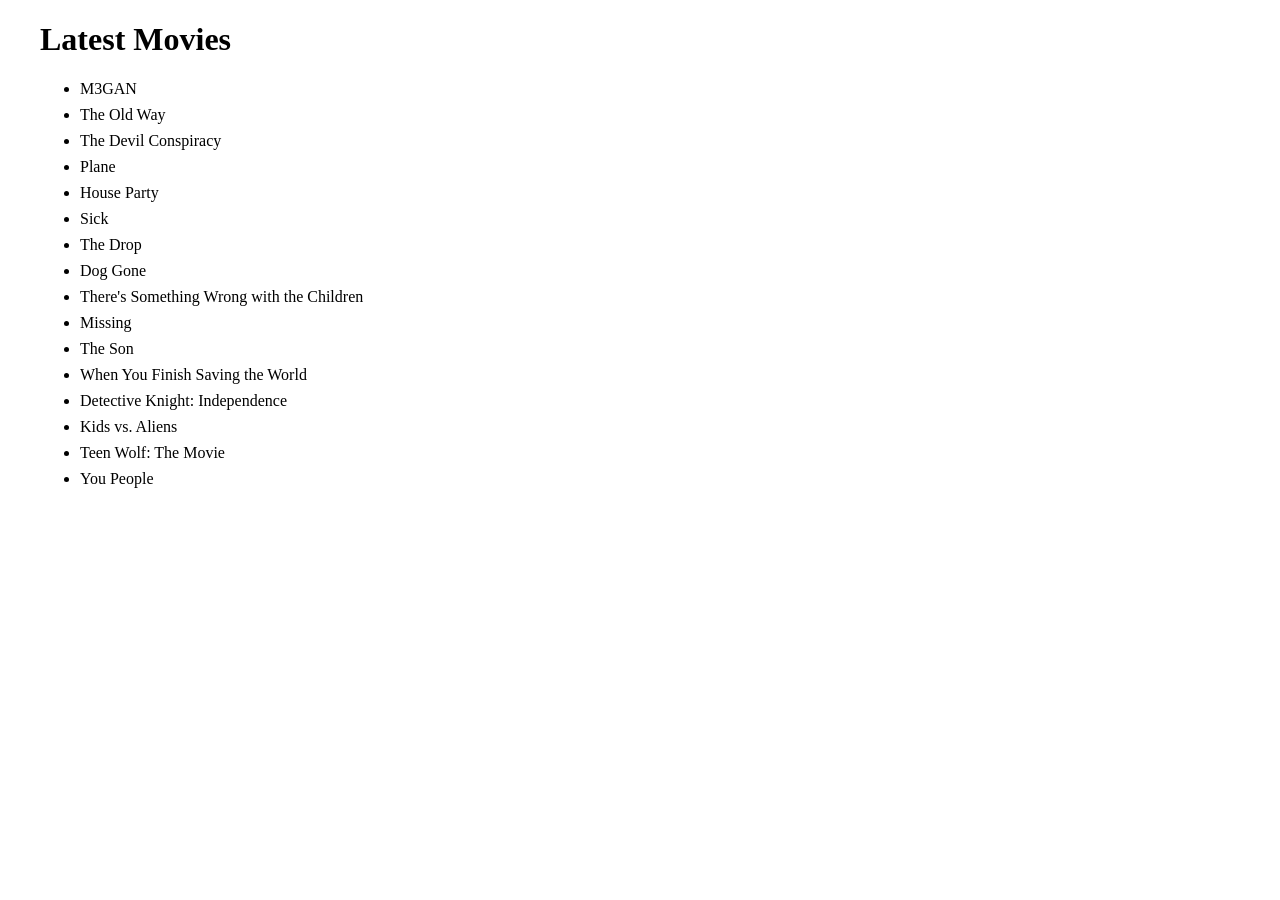
==== commit 031a84d1: "Completed HW14" ====
--- a/index.html
+++ b/index.html
@@ -4,7 +4,7 @@
 <head>
     <meta charset="UTF-8">
     <meta name="viewport" content="width=device-width, initial-scale=1.0">
-    <title>HW</title>
+    <title>HW14</title>
     <link rel="stylesheet" href="./css/reset.css">
     <link rel="stylesheet" href="./css/normalize.css">
     <link rel="stylesheet" href="./css/styles.css">
@@ -12,9 +12,16 @@
 
 <body>
     <main>
+        <div class="movies">
+            <h1>Latest Movies</h1>
+
+            <ul id="movie-names"></ul>
+        </div>
+
+
+        <script src="./js/movies.js"></script>
+        <script src="./js/script.js"></script>
     </main>
 </body>
 
-<script src="script.js"></script>
-
 </html>
--- a/css/styles.css
+++ b/css/styles.css
@@ -1,3 +1,7 @@
+main{
+    margin-top: 0px;
+}
+
 .flex {
     display: flex;
 }
@@ -6,401 +10,12 @@
     align-items: center;
 }
 
-ul {
-    list-style: none;
+.movies {
+    margin-left: 32px;
 }
 
-li a {
-    text-decoration: none;
-}
-
-:root {
-    --background:#F5F5FA;
-    --primary-color:#323264;
-    --secondary-color:#F0145A;
-    --secondary-text:#B3B3BA;
-    --blue-text:#24A3FF;
-    --container-size: 1600px;
-    --basic-space: 2rem;
-}
-
-html {
-    font-family:  "Montserrat" , sans-serif;
-    color:#323264;
-}
-
-.container {
-    box-sizing: border-box;
-    font-size: 16px;
-    width: 100%;
-    padding-left: 16px;
-    padding-right: 16px;
-    max-width: calc(var(--container-size) + var(--basic-space) * 2);
-    padding-left: var(--basic-space);
-    padding-right: var(--basic-space);
-    margin-left: auto;
-    margin-right: auto;
-    position: relative;
-}
-
-.logo-and-menu {
-    margin-top: 50px;
-    display: flex;
-    justify-content: space-between;
-    margin-bottom: 60px;
-}
-.logo-and-menu-two {
-    display: flex;
-    display: none;
-}
-
-.hlegal {
-    display: flex;
-    gap: 4px;
-    align-items: center;
-}
-
-.hlegal h2 {
-    font-weight: 400;
-    font-size: 36px;
-}
-
-.full-logo {
+.movies ul {
     display: flex;
     flex-direction: column;
-}
-
-.main-menu {
-    display: flex;
-    flex-direction: column;
-    gap: 16px;
-}
-
-.lang-tel-menu {
-    color: var(--secondary-text);
-    display: flex;
-    align-items: center;
-    gap: 6px;
-}
-
-.lang-selector {
-    display: flex;
-    gap: 5px;
-    font-weight: 700;
-    font-size: 12px;
-}
-
-.radio{
-    display: inline-block;
-    width: 25px;
-    height: 20px;
-}
-.custom-r input[type="radio"], .custom-r input[type="checkbox"] {
-    position: absolute;
-    opacity: 0; 
-}
-
-.dot {
-    background-color: var(--secondary-text);
-    border-radius: 50%;
-    width: 6px;
-    height: 6px;
-}
-.location {
-    font-size: 16px;
-}
-
-.cell {
-    font-size: 16px;
-    font-weight: 700;
-    text-decoration: none;
-    color: var(--secondary-text);
-}
-
-.nav-menu {
-    margin-left: 32px;
-    display: flex;
-    gap: 15px;
-}
-
-.menu-item {
-    color: var(--blue-text);
-    font-size: 16px;
-    font-weight: 700;
-}
-
-.team-item {
-    color: var(--secondary-color);
-    text-decoration: underline;
-    font-weight: 700;
-}
-
-.opening-text {
-    max-width: 1360px;
-    margin-right: auto;
-    margin-left: auto;
-    margin-bottom: 60px;
-}
-
-.selfie-img {
-    max-width: 490px;
-    border-radius: 12px;
-    overflow: hidden;
-}
-.selfie-img img {
-    display: block;
-    object-fit: cover;
-    width: 100%;
-    height: 100%;
-}
-
-.team-grid {
-    display: grid;
-    grid-template-columns: repeat(3, 1fr);
-    gap: 60px;
-}
-
-.profile-card {
-    max-width: 490px;
-}
-
-.opening-text h1 {
-    font-weight: 700;
-    font-size: 38px;
-    background-image: linear-gradient(to right, #F0145A, #EF8080);
-    -webkit-background-clip: text;
-    background-clip: text;
-    -webkit-text-fill-color: transparent;
-}
-
-.info-and-btn {
-    margin-top: 15px;
-    display: flex;
-    justify-content: space-between;
-}
-
-.name {
-    font-weight: 700;
-    font-size: 16px;
-}
-.name:hover {
-    color: var(--secondary-color);
-}
-
-.job {
-    margin-top: 5px;
-    font-size: 14px;
-    color: var(--secondary-text);
-}
-
-.arrow-btn {
-    background-color: #EDEDF7;
-    border: none;
-    border-radius: 50%;
-    width: 32px;
-    height: 32px;
-    cursor: pointer;
-    display: flex;
-    justify-content: center;
-    align-items: center;
-}
-
-.arrow-btn .hover-img {
-    display: none;
-}
-.arrow-btn:hover .default {
-    display: none;
-}
-.arrow-btn:hover .hover-img {
-    display: block;
-}
-
-.footer {
-    margin-top: 60px;
-    background-color: #F5F5FA;
-    padding-top: 30px;
-    padding-bottom: 30px;
-}
-
-.location-map {
-    display: flex;
-    align-items: center;
     gap: 8px;
 }
-.map {
-    font-style: 700px;
-    font-size: 12px;
-    color: var(--blue-text);
-}
-
-.blue-facebook {
-    max-width: 38px;
-    max-width: 38px;
-}
-
-.left-footer {
-    display: flex;
-    flex-direction: column;
-    gap: 21px;
-}
-.facebook-tel {
-    align-items: center;
-    gap: 8px;
-}
-.cell-two {
-    color: #46466E;
-    font-weight: 700;
-    text-decoration: none;
-}
-.contact-space {
-    font-weight: 700;
-    color: var(--blue-text);
-}
-.footer-flex {
-    display: flex;
-    justify-content: space-between;
-}
-.right-footer {
-    color: var(--secondary-text);
-}
-
-.logo-and-menu-three {
-    display: none;
-}
-
-@media (max-width: 1440px) {
-    :root {
-    --container-size: 1320px;
-    }
-    .opening-text {
-        max-width: 1000px;
-    }
-    .profile-card {
-    max-width: 400px;
-    }
-}
-
-@media (max-width: 1024px) {
-    :root {
-    --container-size: 904px;
-    }
-    .opening-text {
-        max-width: 664px;
-    }
-    .profile-card {
-    max-width: 261px;
-    }
-}
-
-@media (max-width: 910px) {
-    :root {
-    --container-size: 860px;
-    }
-    .opening-text {
-        max-width: 664px;
-    }
-    .profile-card {
-    max-width: 490px;
-    }
-    .team-grid {
-    grid-template-columns: repeat(2, 1fr);
-    }
-}
-
-@media (max-width: 768px) {
-    :root {
-    --container-size: 904px;
-    }
-    .opening-text {
-        max-width: 648px;
-    }
-    .profile-card {
-    max-width: 294px;
-    }
-    .footer-flex {
-    flex-direction: column;
-    align-items: center;
-    gap: 30px;
-    }
-    .logo-and-menu {
-    display: none;
-    }
-    .logo-and-menu-two {
-    margin-top: 50px;
-    display: block;
-    margin-bottom: 60px;
-    }
-    .lang-tel-menu {
-        margin-bottom: 30px;
-    }
-    .nav-menu {
-        margin-left: 0;
-        margin-top: 30px;
-    }
-}
-@media (max-width: 545px) {
-    .opening-text {
-        max-width: 420px;
-    }
-    .opening-text h1 {
-        font-size: 34px;
-    }
-    .profile-card {
-    max-width: 450px;
-    }
-    .team-grid {
-    grid-template-columns: repeat(1, 1fr);
-    }
-}
-
-@media (max-width: 495px) {
-    .opening-text h1 {
-        font-size: 32px;
-    }
-    .dot {
-        display: none;
-    }
-    .location-map {
-        flex-direction: column;
-        align-items: center;
-        gap: 10px;
-    }
-    .facebook-tel {
-        flex-direction: column;
-        align-items: center;
-        gap: 10px;
-    }
-    .logo-and-menu-two {
-        display: none;
-    }
-    .logo-and-menu-three {
-        display: block;
-        display: flex;
-        flex-direction: column;
-    }
-    .lang-tel-menu {
-        justify-content: space-between;
-        margin: 0;
-        
-    }
-    .third-menu-bg {
-        background-color: #F5F5FA;
-        padding-top: 10px;
-        padding-bottom: 10px;
-        margin-bottom: 0;
-    }
-    .full-logo {
-        margin-top: 14px;
-    }
-    .nav-menu {
-        display: grid;
-        grid-template-columns: repeat(3, 1fr);
-        gap: 16px;
-        margin-bottom: 10px;
-    }
-}
-@media (max-width: 375px) {
-    .opening-text h1 {
-        font-size: 30px;
-    }
-}
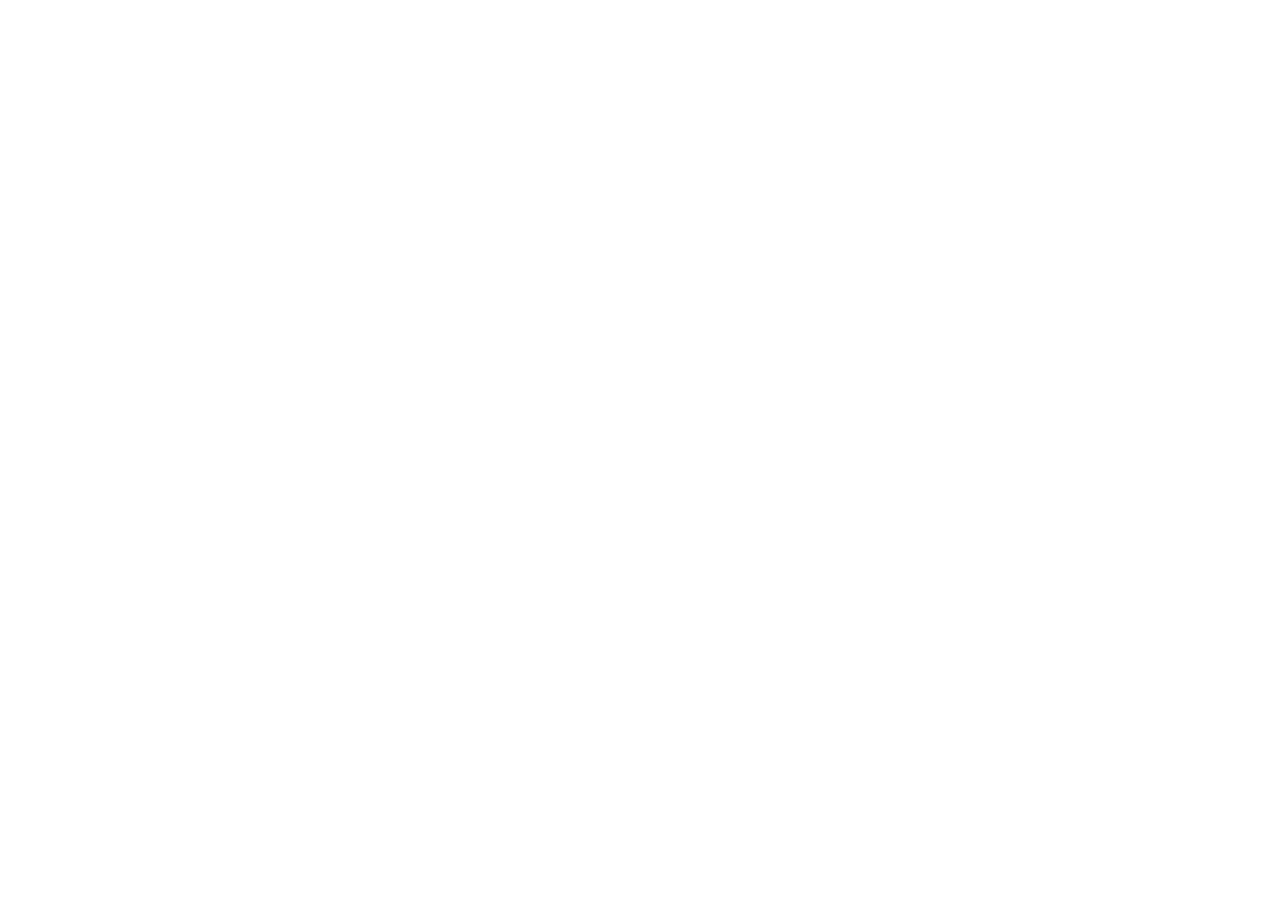
==== commit ba76d8d7: "new main" ====
--- a/index.html
+++ b/index.html
@@ -4,7 +4,7 @@
 <head>
     <meta charset="UTF-8">
     <meta name="viewport" content="width=device-width, initial-scale=1.0">
-    <title>HW14</title>
+    <title>HW</title>
     <link rel="stylesheet" href="./css/reset.css">
     <link rel="stylesheet" href="./css/normalize.css">
     <link rel="stylesheet" href="./css/styles.css">
@@ -12,16 +12,9 @@
 
 <body>
     <main>
-        <div class="movies">
-            <h1>Latest Movies</h1>
-
-            <ul id="movie-names"></ul>
-        </div>
-
-
-        <script src="./js/movies.js"></script>
-        <script src="./js/script.js"></script>
     </main>
 </body>
 
+<script src="./js/script.js"></script>
+
 </html>
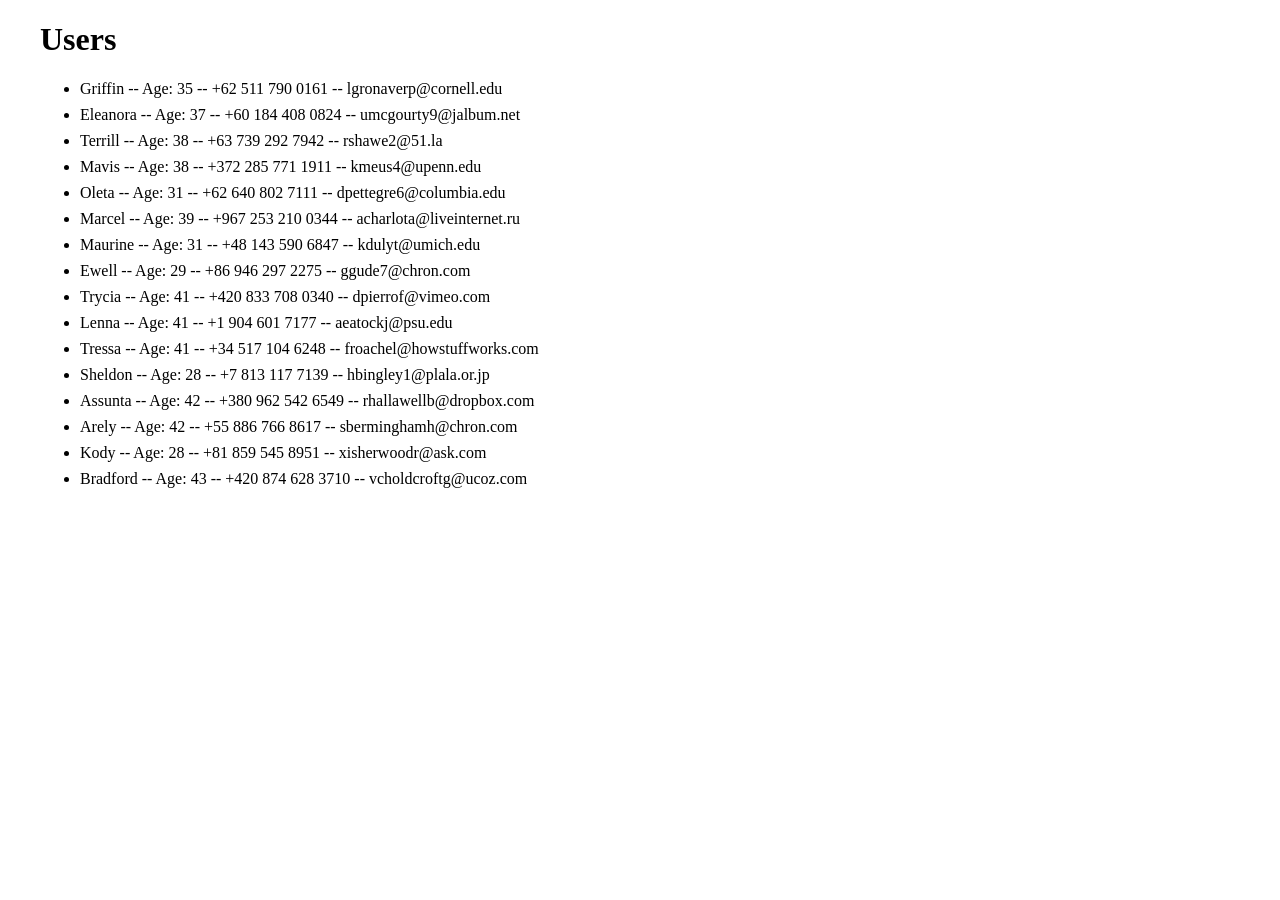
==== commit 14f47207: "completed HW15" ====
--- a/index.html
+++ b/index.html
@@ -4,7 +4,7 @@
 <head>
     <meta charset="UTF-8">
     <meta name="viewport" content="width=device-width, initial-scale=1.0">
-    <title>HW</title>
+    <title>HW15</title>
     <link rel="stylesheet" href="./css/reset.css">
     <link rel="stylesheet" href="./css/normalize.css">
     <link rel="stylesheet" href="./css/styles.css">
@@ -12,9 +12,16 @@
 
 <body>
     <main>
+        <div class="user-list">
+            <h1>Users</h1>
+
+            <ul id="user-list"></ul>
+        </div>
+
+        <script src="./js/logedUsers.js"></script>
+        <script src="./js/generalUsers.js"></script>
+        <script src="./js/script.js"></script>
     </main>
 </body>
 
-<script src="./js/script.js"></script>
-
 </html>
--- a/css/styles.css
+++ b/css/styles.css
@@ -1,21 +1,9 @@
-main{
-    margin-top: 0px;
-}
-
-.flex {
-    display: flex;
-}
-
-.items-center{
-    align-items: center;
-}
-
-.movies {
+.user-list {
     margin-left: 32px;
 }
 
-.movies ul {
+.user-list ul {
     display: flex;
     flex-direction: column;
-    gap: 8px;
+    gap: 8px
 }
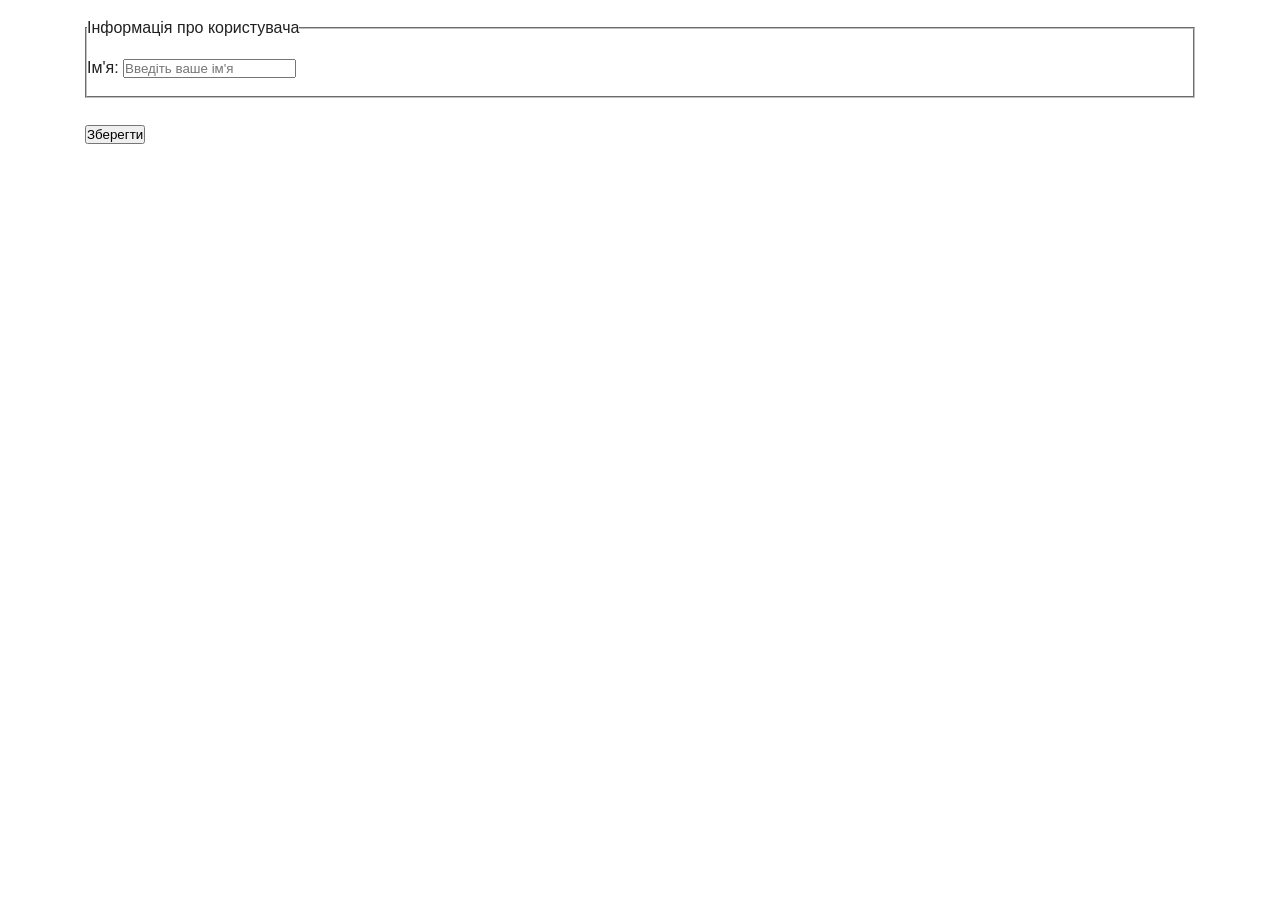
==== commit 14238b3d: "Completed HW16" ====
--- a/index.html
+++ b/index.html
@@ -4,7 +4,7 @@
 <head>
     <meta charset="UTF-8">
     <meta name="viewport" content="width=device-width, initial-scale=1.0">
-    <title>HW15</title>
+    <title>HW16</title>
     <link rel="stylesheet" href="./css/reset.css">
     <link rel="stylesheet" href="./css/normalize.css">
     <link rel="stylesheet" href="./css/styles.css">
@@ -12,16 +12,46 @@
 
 <body>
     <main>
-        <div class="user-list">
-            <h1>Users</h1>
+        <main>
+            <section class="main-section">
+                <div class="container">
 
-            <ul id="user-list"></ul>
-        </div>
 
-        <script src="./js/logedUsers.js"></script>
-        <script src="./js/generalUsers.js"></script>
+
+                    <div id="userInfo" class="user-info py-rem" style="display:none;">
+                        <h3>
+                            Привіт <span id="userName"></span>!
+                            Ти вже авторизований в системі.
+                        </h3>
+                        <br>
+                        <button id="logout">Вийти</button>
+                    </div>
+
+
+                    <form id="mainForm" class="py-rem" style="display:none;">
+                        <fieldset class="py-rem">
+                            <legend>Інформація про користувача</legend>
+
+                            <label class="py-rem">
+                                <span>Ім'я:</span>
+                                <input id="nameField" name="name" type="text" placeholder="Введіть ваше ім'я" required>
+                            </label>
+
+                        </fieldset>
+                        <br>
+                        <button type="submit">Зберегти</button>
+                    </form>
+
+                </div>
+            </section>
+        </main>
+
+        <footer></footer>
+
         <script src="./js/script.js"></script>
     </main>
 </body>
 
+
+
 </html>
--- a/css/styles.css
+++ b/css/styles.css
@@ -1,9 +1,64 @@
-.user-list {
-    margin-left: 32px;
+:root {
+  --basic-font-family: "Roboto", sans-serif;
+  --basic-font-size: 16px;
+  --basic-font-weight: 400;
+  --basic-line-height: 1.5;
+  --basic-text-color: #202020;
+  --container-width: 1110px;
+  --basic-space: 1rem;
 }
 
-.user-list ul {
-    display: flex;
-    flex-direction: column;
-    gap: 8px
+* {
+  margin: 0;
+  padding: 0;
+  box-sizing: border-box;
 }
+
+a,
+a:hover {
+  color: inherit;
+  text-decoration: none;
+}
+
+img {
+  max-width: 100%;
+  object-fit: cover;
+}
+
+html {
+  font-family: var(--basic-font-family);
+  font-size: var(--basic-font-size);
+  font-weight: var(--basic-font-weight);
+  line-height: var(--basic-line-height);
+  color: var(--basic-text-color);
+}
+
+body {
+  min-height: 100vh;
+  display: grid;
+  grid-template-rows: auto 1fr auto;
+}
+
+.container {
+  width: 100%;
+  max-width: calc(var(--container-width) + var(--basic-space) * 2);
+  margin-left: auto;
+  margin-right: auto;
+  padding-left: var(--basic-space);
+  padding-right: var(--basic-space);
+  position: relative;
+}
+
+.hidden {
+  display: none !important;
+}
+
+.py-rem {
+  padding-top: 1rem;
+  padding-bottom: 1rem;
+}
+
+.mx-auto {
+  margin-left: auto;
+  margin-right: auto;
+}
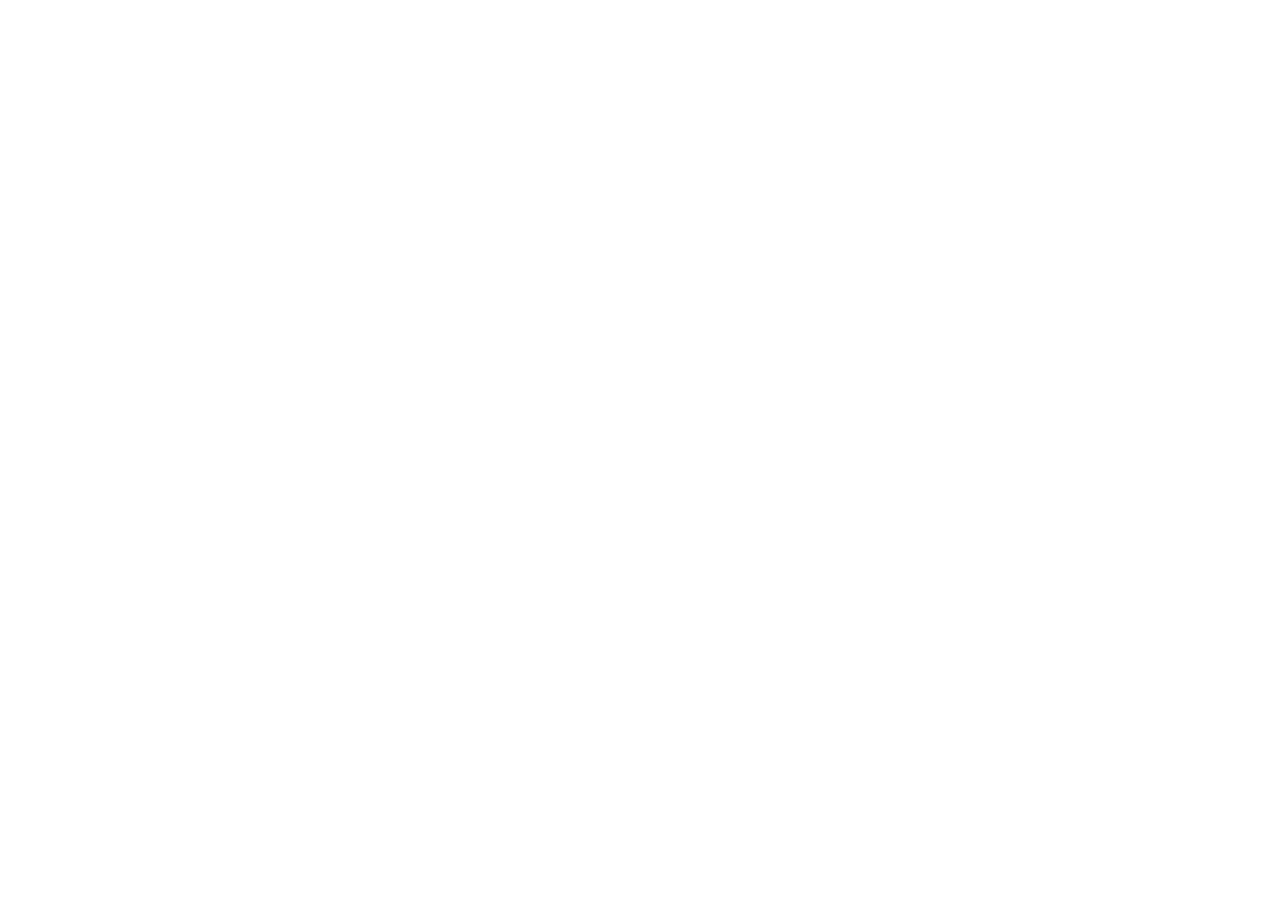
==== commit 6c5013de: "Completed HW18" ====
--- a/index.html
+++ b/index.html
@@ -4,7 +4,7 @@
 <head>
     <meta charset="UTF-8">
     <meta name="viewport" content="width=device-width, initial-scale=1.0">
-    <title>HW16</title>
+    <title>HW18</title>
     <link rel="stylesheet" href="./css/reset.css">
     <link rel="stylesheet" href="./css/normalize.css">
     <link rel="stylesheet" href="./css/styles.css">
@@ -12,46 +12,9 @@
 
 <body>
     <main>
-        <main>
-            <section class="main-section">
-                <div class="container">
-
-
-
-                    <div id="userInfo" class="user-info py-rem" style="display:none;">
-                        <h3>
-                            Привіт <span id="userName"></span>!
-                            Ти вже авторизований в системі.
-                        </h3>
-                        <br>
-                        <button id="logout">Вийти</button>
-                    </div>
-
-
-                    <form id="mainForm" class="py-rem" style="display:none;">
-                        <fieldset class="py-rem">
-                            <legend>Інформація про користувача</legend>
-
-                            <label class="py-rem">
-                                <span>Ім'я:</span>
-                                <input id="nameField" name="name" type="text" placeholder="Введіть ваше ім'я" required>
-                            </label>
-
-                        </fieldset>
-                        <br>
-                        <button type="submit">Зберегти</button>
-                    </form>
-
-                </div>
-            </section>
-        </main>
-
-        <footer></footer>
-
-        <script src="./js/script.js"></script>
     </main>
 </body>
 
-
+<script src="./js/script.js"></script>
 
 </html>
